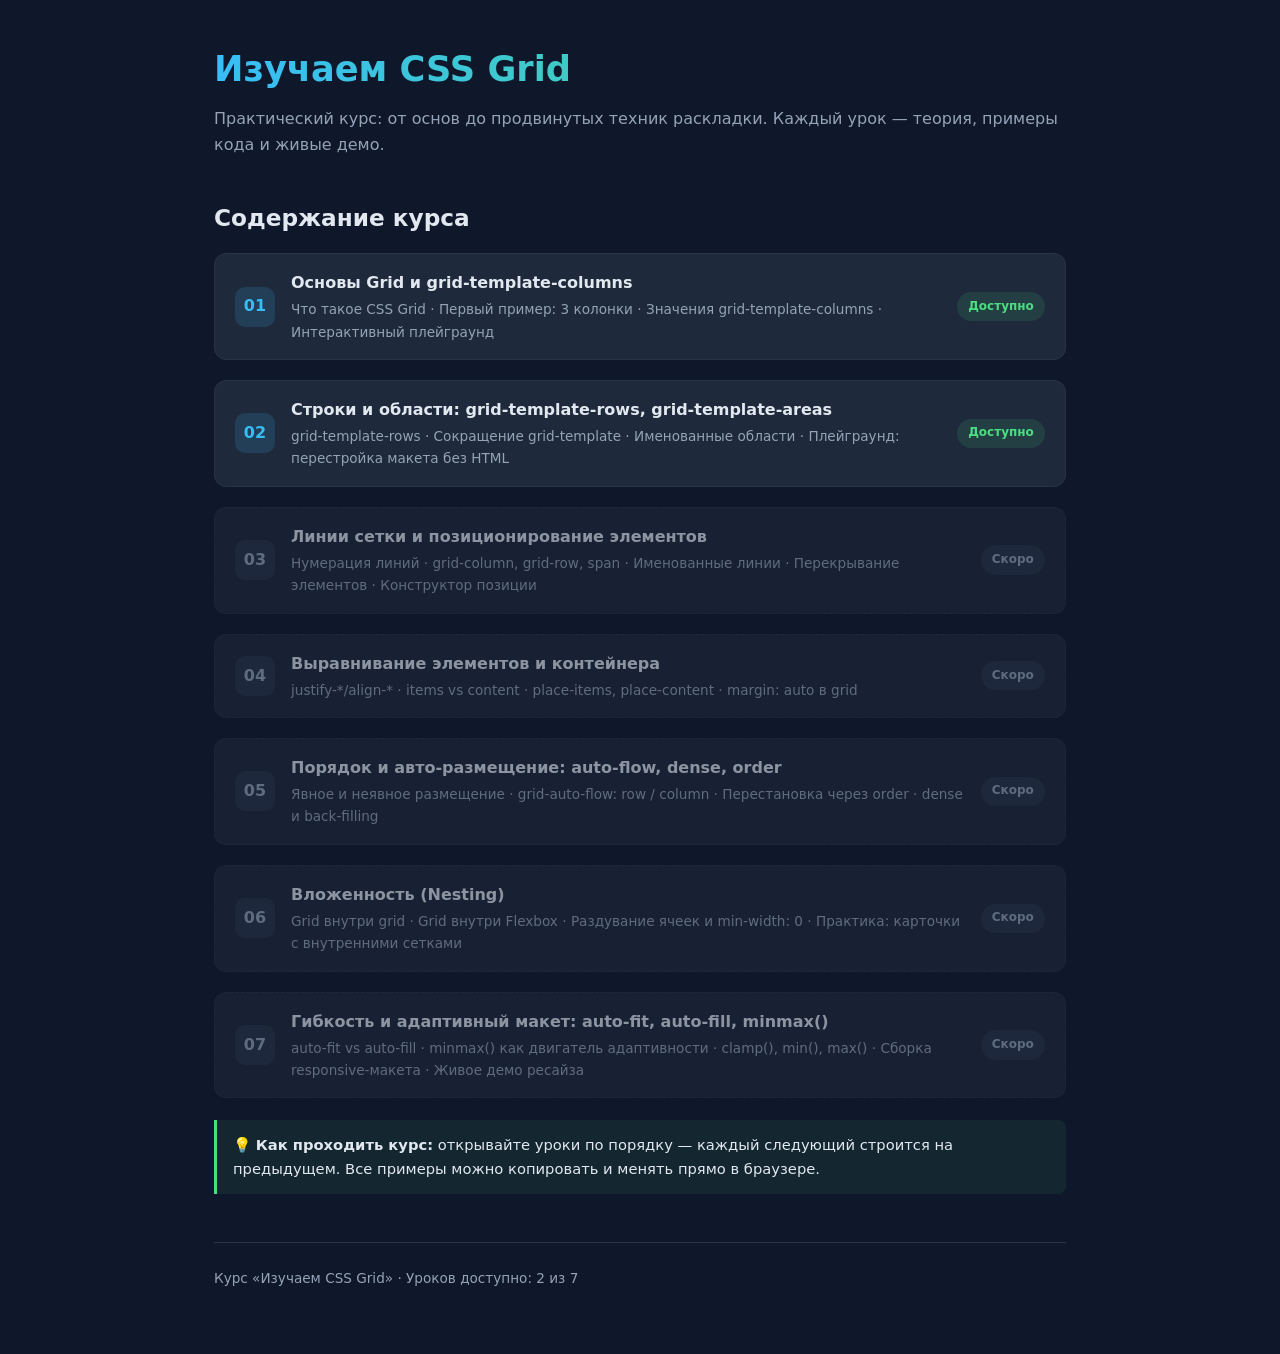
==== index.html @ 0757c5c5 "Initial commit of CSS_Grid project" ====
<!DOCTYPE html>
<html lang="ru">
<head>
  <meta charset="UTF-8">
  <meta name="viewport" content="width=device-width, initial-scale=1.0">
  <title>Изучаем CSS Grid — курс</title>
  <link rel="stylesheet" href="styles.css">
</head>
<body>
  <div class="page">
    <header>
      <h1>Изучаем CSS Grid</h1>
      <p>Практический курс: от основ до продвинутых техник раскладки. Каждый урок — теория, примеры кода и живые демо.</p>
    </header>

    <h2 style="margin-top:1.5rem;">Содержание курса</h2>

    <ul class="toc">
      <li class="toc-item available">
        <a href="01-grid-basics.html">
          <span class="toc-num">01</span>
          <span class="toc-text">
            <span class="toc-title">Основы Grid и grid-template-columns</span>
            <span class="toc-desc">Что такое CSS Grid · Первый пример: 3 колонки · Значения grid-template-columns · Интерактивный плейграунд</span>
          </span>
          <span class="toc-badge done">Доступно</span>
        </a>
      </li>

      <li class="toc-item available">
        <a href="02-grid-rows-areas.html">
          <span class="toc-num">02</span>
          <span class="toc-text">
            <span class="toc-title">Строки и области: grid-template-rows, grid-template-areas</span>
            <span class="toc-desc">grid-template-rows · Сокращение grid-template · Именованные области · Плейграунд: перестройка макета без HTML</span>
          </span>
          <span class="toc-badge done">Доступно</span>
        </a>
      </li>

      <li class="toc-item soon">
        <span class="toc-num">03</span>
        <span class="toc-text">
          <span class="toc-title">Линии сетки и позиционирование элементов</span>
          <span class="toc-desc">Нумерация линий · grid-column, grid-row, span · Именованные линии · Перекрывание элементов · Конструктор позиции</span>
        </span>
        <span class="toc-badge waiting">Скоро</span>
      </li>

      <li class="toc-item soon">
        <span class="toc-num">04</span>
        <span class="toc-text">
          <span class="toc-title">Выравнивание элементов и контейнера</span>
          <span class="toc-desc">justify-*/align-* · items vs content · place-items, place-content · margin: auto в grid</span>
        </span>
        <span class="toc-badge waiting">Скоро</span>
      </li>

      <li class="toc-item soon">
        <span class="toc-num">05</span>
        <span class="toc-text">
          <span class="toc-title">Порядок и авто-размещение: auto-flow, dense, order</span>
          <span class="toc-desc">Явное и неявное размещение · grid-auto-flow: row / column · Перестановка через order · dense и back-filling</span>
        </span>
        <span class="toc-badge waiting">Скоро</span>
      </li>

      <li class="toc-item soon">
        <span class="toc-num">06</span>
        <span class="toc-text">
          <span class="toc-title">Вложенность (Nesting)</span>
          <span class="toc-desc">Grid внутри grid · Grid внутри Flexbox · Раздувание ячеек и min-width: 0 · Практика: карточки с внутренними сетками</span>
        </span>
        <span class="toc-badge waiting">Скоро</span>
      </li>

      <li class="toc-item soon">
        <span class="toc-num">07</span>
        <span class="toc-text">
          <span class="toc-title">Гибкость и адаптивный макет: auto-fit, auto-fill, minmax()</span>
          <span class="toc-desc">auto-fit vs auto-fill · minmax() как двигатель адаптивности · clamp(), min(), max() · Сборка responsive-макета · Живое демо ресайза</span>
        </span>
        <span class="toc-badge waiting">Скоро</span>
      </li>
    </ul>

    <div class="note">
      💡 <strong>Как проходить курс:</strong> открывайте уроки по порядку — каждый следующий строится на предыдущем.
      Все примеры можно копировать и менять прямо в браузере.
    </div>

    <footer>
      Курс «Изучаем CSS Grid» · Уроков доступно: 2 из 7
    </footer>
  </div>
</body>
</html>
---- styles.css ----
/* ============================================================
   CSS Grid — обучающий курс. Общие стили
   Переиспользуются на всех страницах курса.
   ============================================================ */

:root {
  --bg: #0f172a;
  --surface: #1e293b;
  --surface-2: #273449;
  --text: #e2e8f0;
  --muted: #94a3b8;
  --accent: #38bdf8;
  --accent-soft: rgba(56, 189, 248, 0.15);
  --green: #4ade80;
  --radius: 12px;
  font-size: 16px;
}

* { box-sizing: border-box; margin: 0; padding: 0; }

body {
  font-family: "Segoe UI", system-ui, -apple-system, sans-serif;
  background: var(--bg);
  color: var(--text);
  line-height: 1.65;
}

.page {
  max-width: 900px;
  margin: 0 auto;
  padding: 2.5rem 1.5rem 4rem;
}

/* ---------- Навигация ---------- */
.nav {
  display: flex;
  align-items: center;
  gap: 0.5rem;
  margin-bottom: 2rem;
}

.nav a {
  color: var(--muted);
  text-decoration: none;
  font-size: 0.9rem;
  padding: 0.4rem 0.9rem;
  border-radius: 8px;
  border: 1px solid var(--surface-2);
  transition: all 0.15s ease;
}

.nav a:hover {
  color: var(--accent);
  border-color: var(--accent);
}

/* ---------- Заголовки и текст ---------- */
header {
  margin-bottom: 2.5rem;
}

header h1 {
  font-size: 2.2rem;
  font-weight: 700;
  background: linear-gradient(90deg, var(--accent), var(--green));
  -webkit-background-clip: text;
  background-clip: text;
  color: transparent;
  margin-bottom: 0.5rem;
}

header p { color: var(--muted); }

h2 {
  font-size: 1.45rem;
  margin: 2.5rem 0 1rem;
  display: flex;
  align-items: center;
  gap: 0.6rem;
}

h2 .num {
  display: inline-flex;
  align-items: center;
  justify-content: center;
  width: 2rem;
  height: 2rem;
  border-radius: 50%;
  background: var(--accent-soft);
  color: var(--accent);
  font-size: 1rem;
  flex-shrink: 0;
}

p { margin-bottom: 1rem; }

ul { margin: 0 0 1rem 1.4rem; color: var(--text); }
li { margin-bottom: 0.35rem; }
li::marker { color: var(--accent); }

/* ---------- Карточки ---------- */
.card {
  background: var(--surface);
  border: 1px solid var(--surface-2);
  border-radius: var(--radius);
  padding: 1.25rem;
  margin-bottom: 1.5rem;
}

.note {
  border-left: 3px solid var(--green);
  background: rgba(74, 222, 128, 0.08);
  padding: 0.8rem 1rem;
  border-radius: 0 8px 8px 0;
  font-size: 0.92rem;
  margin: 1rem 0 1.5rem;
}

/* ---------- Код ---------- */
code {
  font-family: "Cascadia Code", Consolas, monospace;
  font-size: 0.88em;
  background: var(--surface-2);
  padding: 0.15em 0.4em;
  border-radius: 5px;
  color: var(--accent);
}

pre {
  background: #0b1120;
  border: 1px solid var(--surface-2);
  border-radius: var(--radius);
  padding: 1rem 1.25rem;
  overflow-x: auto;
  margin-bottom: 1rem;
}

pre code {
  background: none;
  padding: 0;
  color: #c9d6ea;
  font-size: 0.85rem;
  line-height: 1.6;
}

/* подсветка синтаксиса */
.tok-prop { color: #7dd3fc; }
.tok-val  { color: #86efac; }
.tok-sel  { color: #f9a8d4; }
.tok-com  { color: #64748b; font-style: italic; }

/* ---------- Демо-сетки ---------- */
.demo-grid {
  display: grid;
  gap: 12px;
  margin-top: 1rem;
}

.demo-grid > div {
  background: var(--accent-soft);
  border: 1px solid var(--accent);
  border-radius: 8px;
  min-height: 72px;
  display: flex;
  align-items: center;
  justify-content: center;
  font-weight: 600;
  color: var(--accent);
  transition: all 0.3s ease;
}

/* ---------- Таблицы ---------- */
table {
  width: 100%;
  border-collapse: collapse;
  margin-bottom: 1.5rem;
  font-size: 0.92rem;
}

th, td {
  text-align: left;
  padding: 0.65rem 0.8rem;
  border-bottom: 1px solid var(--surface-2);
  vertical-align: top;
}

th {
  color: var(--muted);
  font-weight: 600;
  text-transform: uppercase;
  font-size: 0.75rem;
  letter-spacing: 0.05em;
}

td code { white-space: nowrap; }

/* ---------- Плейграунд ---------- */
.playground {
  background: var(--surface);
  border: 1px solid var(--surface-2);
  border-radius: var(--radius);
  padding: 1.25rem;
}

.playground .controls {
  display: flex;
  flex-wrap: wrap;
  gap: 0.5rem;
  margin-bottom: 1rem;
}

.playground button {
  font-family: inherit;
  font-size: 0.85rem;
  background: var(--surface-2);
  color: var(--text);
  border: 1px solid transparent;
  border-radius: 8px;
  padding: 0.45rem 0.85rem;
  cursor: pointer;
  transition: all 0.15s ease;
}

.playground button:hover { border-color: var(--accent); }

.playground button.active {
  background: var(--accent-soft);
  border-color: var(--accent);
  color: var(--accent);
  font-weight: 600;
}

.playground .current-value {
  font-family: "Cascadia Code", Consolas, monospace;
  font-size: 0.85rem;
  background: #0b1120;
  border: 1px solid var(--surface-2);
  border-radius: 8px;
  padding: 0.5rem 0.8rem;
  margin-bottom: 1rem;
  color: var(--green);
}

.playground .live {
  display: grid;
  gap: 10px;
  transition: all 0.3s ease;
}

.playground .live > div {
  background: var(--accent-soft);
  border: 1px solid var(--accent);
  border-radius: 8px;
  min-height: 64px;
  display: flex;
  align-items: center;
  justify-content: center;
  font-weight: 600;
  color: var(--accent);
  transition: all 0.3s ease;
}

/* ---------- Формирование демо-сетки в уроке 1 ---------- */
.demo-grid.cols-3 { grid-template-columns: repeat(3, 1fr); }

/* ---------- Демо строк (урок 2) ---------- */
.demo-grid.rows-2 {
  grid-template-columns: repeat(3, 1fr);
  grid-template-rows: 72px 110px;
}

/* ---------- Демо именованных областей (урок 2) ---------- */
.area-grid {
  display: grid;
  gap: 10px;
  margin-top: 1rem;
  min-height: 280px;
}

.area-box {
  border-radius: 8px;
  padding: 0.7rem 0.9rem;
  font-weight: 600;
  display: flex;
  flex-direction: column;
  justify-content: center;
  gap: 0.15rem;
  transition: all 0.3s ease;
}

.area-box small {
  font-weight: 400;
  font-size: 0.75rem;
  opacity: 0.75;
  font-family: "Cascadia Code", Consolas, monospace;
}

.area-box[data-area="header"]  { grid-area: header;  background: rgba(56, 189, 248, 0.12); border: 1px solid #38bdf8; color: #7dd3fc; }
.area-box[data-area="sidebar"] { grid-area: sidebar; background: rgba(74, 222, 128, 0.10); border: 1px solid #4ade80; color: #86efac; }
.area-box[data-area="content"] { grid-area: content; background: var(--accent-soft);      border: 1px solid var(--accent); color: var(--accent); }
.area-box[data-area="footer"]  { grid-area: footer;  background: rgba(192, 132, 252, 0.12); border: 1px solid #c084fc; color: #d8b4fe; }

/* ---------- Оглавление (главная страница) ---------- */
.toc {
  list-style: none;
  margin: 0;
  display: grid;
  gap: 0.9rem;
}

.toc-item {
  display: flex;
  align-items: center;
  gap: 1rem;
  padding: 1rem 1.25rem;
  border-radius: var(--radius);
  transition: all 0.15s ease;
}

.toc-item a {
  display: flex;
  align-items: center;
  gap: 1rem;
  flex: 1;
  text-decoration: none;
  color: inherit;
  background: none;
  border: none;
  cursor: pointer;
  font-family: inherit;
  text-align: left;
  font-size: 1rem;
}

.toc-item.available {
  background: var(--surface);
  border: 1px solid var(--surface-2);
}

.toc-item.available a:hover {
  border-color: var(--accent);
  background: var(--accent-soft);
}

.toc-item.soon {
  background: var(--surface);
  border: 1px dashed var(--surface-2);
  opacity: 0.6;
}

.toc-num {
  display: inline-flex;
  align-items: center;
  justify-content: center;
  width: 2.5rem;
  height: 2.5rem;
  border-radius: 10px;
  background: var(--accent-soft);
  color: var(--accent);
  font-weight: 700;
  flex-shrink: 0;
}

.toc-item.soon .toc-num {
  background: var(--surface-2);
  color: var(--muted);
}

.toc-text { flex: 1; }

.toc-title { font-weight: 600; display: block; margin-bottom: 0.1rem; }

.toc-desc {
  font-size: 0.85rem;
  color: var(--muted);
  display: block;
}

.toc-badge {
  font-size: 0.75rem;
  font-weight: 600;
  padding: 0.3rem 0.7rem;
  border-radius: 999px;
  flex-shrink: 0;
}

.toc-badge.done {
  background: rgba(74, 222, 128, 0.12);
  color: var(--green);
}

.toc-badge.waiting {
  background: var(--surface-2);
  color: var(--muted);
}

/* ---------- Подвал ---------- */
footer {
  margin-top: 3rem;
  padding-top: 1.5rem;
  border-top: 1px solid var(--surface-2);
  color: var(--muted);
  font-size: 0.85rem;
}
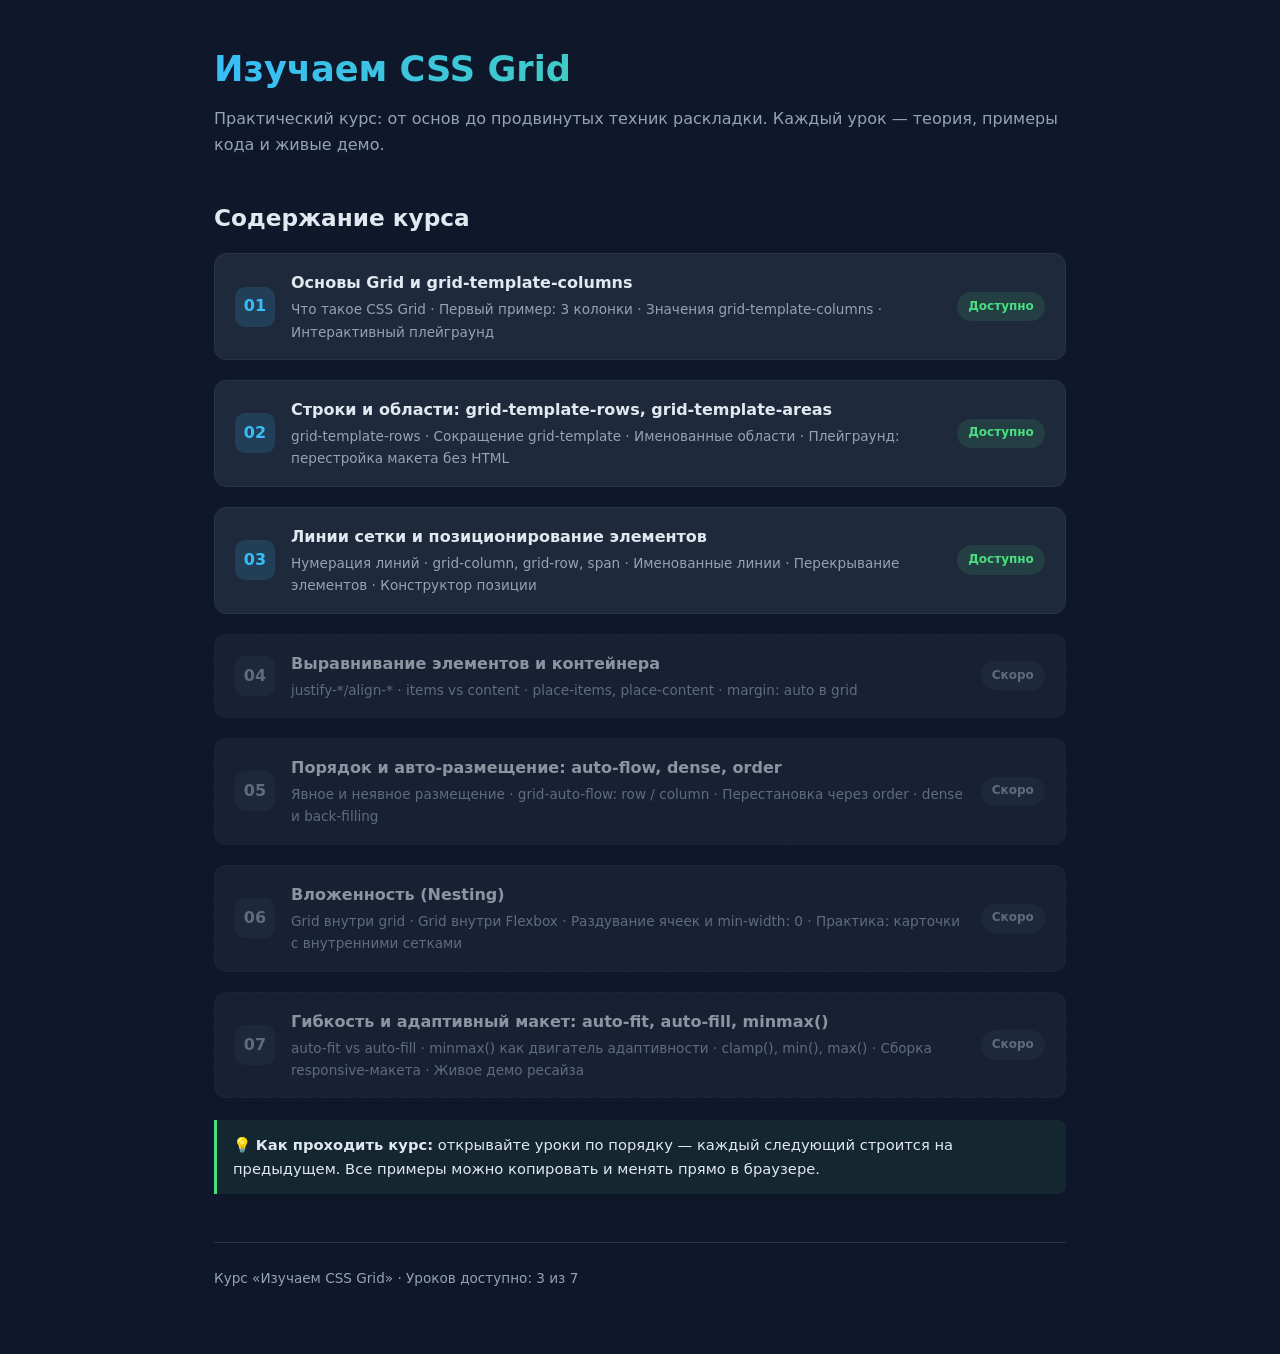
==== commit dea9a870: "Add grid lines position example and update HTML/CSS" ====
--- a/index.html
+++ b/index.html
@@ -38,13 +38,15 @@
         </a>
       </li>
 
-      <li class="toc-item soon">
-        <span class="toc-num">03</span>
-        <span class="toc-text">
-          <span class="toc-title">Линии сетки и позиционирование элементов</span>
-          <span class="toc-desc">Нумерация линий · grid-column, grid-row, span · Именованные линии · Перекрывание элементов · Конструктор позиции</span>
-        </span>
-        <span class="toc-badge waiting">Скоро</span>
+      <li class="toc-item available">
+        <a href="03-grid-lines-position.html">
+          <span class="toc-num">03</span>
+          <span class="toc-text">
+            <span class="toc-title">Линии сетки и позиционирование элементов</span>
+            <span class="toc-desc">Нумерация линий · grid-column, grid-row, span · Именованные линии · Перекрывание элементов · Конструктор позиции</span>
+          </span>
+          <span class="toc-badge done">Доступно</span>
+        </a>
       </li>
 
       <li class="toc-item soon">
@@ -90,7 +92,7 @@
     </div>
 
     <footer>
-      Курс «Изучаем CSS Grid» · Уроков доступно: 2 из 7
+      Курс «Изучаем CSS Grid» · Уроков доступно: 3 из 7
     </footer>
   </div>
 </body>
--- a/styles.css
+++ b/styles.css
@@ -300,6 +300,165 @@
 .area-box[data-area="content"] { grid-area: content; background: var(--accent-soft);      border: 1px solid var(--accent); color: var(--accent); }
 .area-box[data-area="footer"]  { grid-area: footer;  background: rgba(192, 132, 252, 0.12); border: 1px solid #c084fc; color: #d8b4fe; }
 
+/* ---------- Урок 3: нумерация линий ---------- */
+.lines-demo {
+  display: grid;
+  grid-template-columns: auto 1fr;
+  grid-template-areas: ". colnums" "rownums cells";
+  gap: 8px 12px;
+  margin-top: 1rem;
+}
+
+.lines-demo .colnums,
+.lines-demo .rownums {
+  position: relative;
+  color: var(--muted);
+  font-size: 0.8rem;
+  font-family: "Cascadia Code", Consolas, monospace;
+}
+
+.lines-demo .colnums { grid-area: colnums; height: 1.2rem; }
+.lines-demo .rownums { grid-area: rownums; width: 1.2rem; }
+
+.lines-demo .ln {
+  position: absolute;
+  transform: translateX(-50%);
+}
+
+.lines-demo .rownums .ln {
+  transform: translateY(-50%);
+}
+
+.lines-demo .cells {
+  grid-area: cells;
+  display: grid;
+  grid-template-columns: repeat(4, 1fr);
+  grid-template-rows: repeat(2, 64px);
+}
+
+.lines-demo .cell-line {
+  border: 1px solid var(--surface-2);
+  background: var(--surface);
+  display: flex;
+  align-items: center;
+  justify-content: center;
+  color: var(--muted);
+  font-size: 0.85rem;
+}
+
+.lines-demo .cell-line.hl {
+  background: var(--accent-soft);
+  border-color: var(--accent);
+  color: var(--accent);
+  font-weight: 600;
+}
+
+/* ---------- Урок 3: позиционирование ---------- */
+.place-demo {
+  display: grid;
+  grid-template-columns: repeat(3, 1fr);
+  grid-template-rows: repeat(2, 70px);
+  gap: 8px;
+  margin-top: 1rem;
+}
+
+.place-demo > div {
+  border-radius: 8px;
+  background: var(--surface);
+  border: 1px solid var(--surface-2);
+  display: flex;
+  align-items: center;
+  justify-content: center;
+  font-size: 0.8rem;
+  color: var(--muted);
+}
+
+.place-demo > div.hl {
+  background: var(--accent-soft);
+  border-color: var(--accent);
+  color: var(--accent);
+  font-weight: 600;
+  font-size: 1rem;
+}
+
+/* ---------- Урок 3: наложенные элементы ---------- */
+.overlap-demo {
+  display: grid;
+  grid-template-columns: repeat(3, 1fr);
+  grid-template-rows: repeat(3, 60px);
+  gap: 8px;
+  margin-top: 1rem;
+}
+
+.overlap-demo .a {
+  grid-column: 1 / 3;
+  grid-row: 1 / 3;
+  background: rgba(56, 189, 248, 0.15);
+  border: 1px solid var(--accent);
+  color: var(--accent);
+  border-radius: 8px;
+  display: flex;
+  align-items: center;
+  justify-content: center;
+  font-weight: 600;
+}
+
+.overlap-demo .b {
+  grid-column: 2 / 4;
+  grid-row: 2 / 4;
+  background: rgba(74, 222, 128, 0.18);
+  border: 1px solid var(--green);
+  color: var(--green);
+  border-radius: 8px;
+  display: flex;
+  align-items: center;
+  justify-content: center;
+  font-weight: 600;
+  z-index: 1;
+}
+
+/* ---------- Урок 3: конструктор позиции ---------- */
+.pos-grid {
+  display: grid;
+  grid-template-columns: repeat(4, 1fr);
+  grid-template-rows: repeat(3, 64px);
+  gap: 8px;
+}
+
+.pos-grid .cell-bg {
+  background: var(--surface);
+  border: 1px solid var(--surface-2);
+  border-radius: 6px;
+  display: flex;
+  align-items: center;
+  justify-content: center;
+  color: var(--muted);
+  font-size: 0.8rem;
+}
+
+.pos-grid .pos-item {
+  background: var(--accent);
+  color: #08111f;
+  font-weight: 700;
+  font-size: 1.05rem;
+  border-radius: 6px;
+  display: flex;
+  align-items: center;
+  justify-content: center;
+  z-index: 1;
+  transition: all 0.25s ease;
+}
+
+.control-label {
+  font-size: 0.8rem;
+  font-weight: 600;
+  color: var(--muted);
+  display: inline-flex;
+  align-items: center;
+  margin-right: 0.25rem;
+  font-family: "Cascadia Code", Consolas, monospace;
+}
+
 /* ---------- Оглавление (главная страница) ---------- */
 .toc {
   list-style: none;
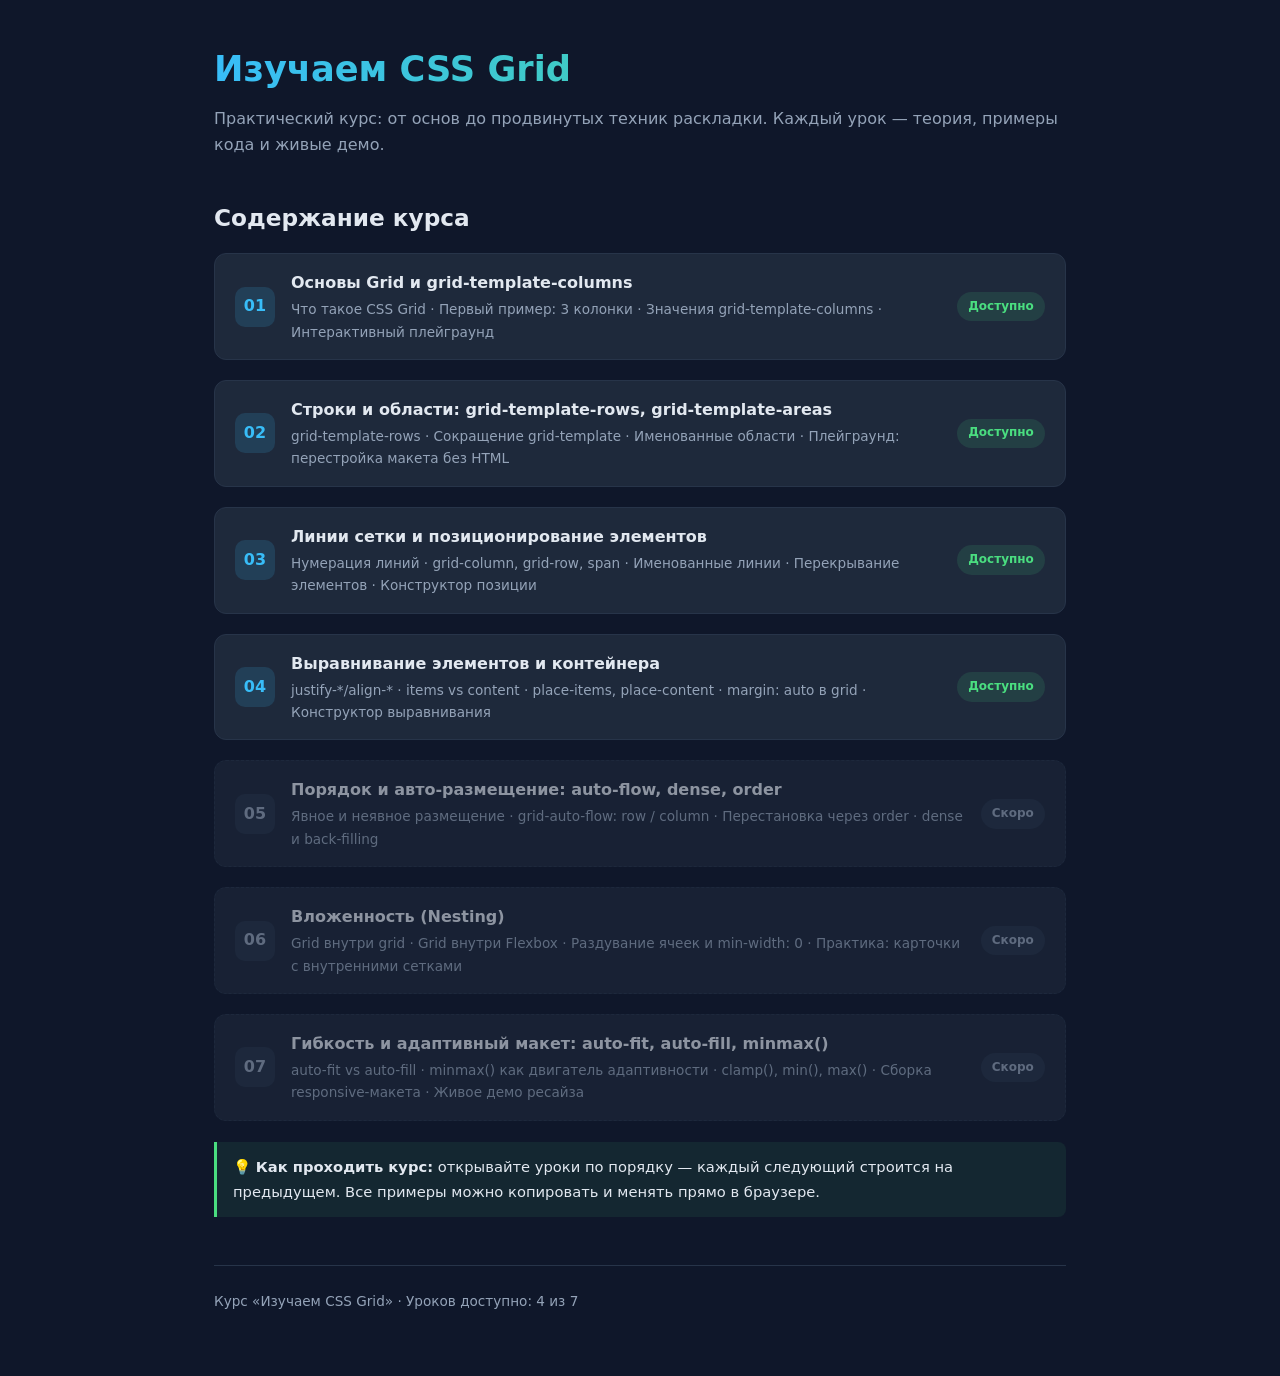
==== commit a5493375: "Add 4-th lesson" ====
--- a/index.html
+++ b/index.html
@@ -49,13 +49,15 @@
         </a>
       </li>
 
-      <li class="toc-item soon">
-        <span class="toc-num">04</span>
-        <span class="toc-text">
-          <span class="toc-title">Выравнивание элементов и контейнера</span>
-          <span class="toc-desc">justify-*/align-* · items vs content · place-items, place-content · margin: auto в grid</span>
-        </span>
-        <span class="toc-badge waiting">Скоро</span>
+      <li class="toc-item available">
+        <a href="04-alignment.html">
+          <span class="toc-num">04</span>
+          <span class="toc-text">
+            <span class="toc-title">Выравнивание элементов и контейнера</span>
+            <span class="toc-desc">justify-*/align-* · items vs content · place-items, place-content · margin: auto в grid · Конструктор выравнивания</span>
+          </span>
+          <span class="toc-badge done">Доступно</span>
+        </a>
       </li>
 
       <li class="toc-item soon">
@@ -92,7 +94,7 @@
     </div>
 
     <footer>
-      Курс «Изучаем CSS Grid» · Уроков доступно: 3 из 7
+      Курс «Изучаем CSS Grid» · Уроков доступно: 4 из 7
     </footer>
   </div>
 </body>
--- a/styles.css
+++ b/styles.css
@@ -553,6 +553,169 @@
   color: var(--muted);
 }
 
+/* ---------- Урок 4: 4 значения выравнивания ---------- */
+.align-demo {
+  display: grid;
+  grid-template-columns: repeat(4, 1fr);
+  grid-template-rows: 120px auto;
+  gap: 10px 12px;
+  margin-top: 1rem;
+  align-items: center;
+}
+
+.align-demo .ad-box {
+  height: 48px;
+  width: 72px;
+  background: var(--accent-soft);
+  border: 1px solid var(--accent);
+  border-radius: 8px;
+  display: flex;
+  align-items: center;
+  justify-content: center;
+  color: var(--accent);
+  font-weight: 600;
+  font-size: 0.9rem;
+}
+
+.align-demo .ad-stretch { width: auto; }
+
+.align-demo .ad-cap {
+  font-family: "Cascadia Code", Consolas, monospace;
+  font-size: 0.78rem;
+  color: var(--muted);
+  text-align: center;
+}
+
+/* ---------- Урок 4: элементы внутри ячеек ---------- */
+.items-demo {
+  display: grid;
+  grid-template-columns: repeat(3, 1fr);
+  grid-template-rows: repeat(2, 110px);
+  gap: 10px;
+  margin-top: 1rem;
+  place-items: center;
+}
+
+.items-demo > div {
+  width: 76px;
+  height: 48px;
+  background: var(--accent-soft);
+  border: 1px solid var(--accent);
+  border-radius: 8px;
+  display: flex;
+  align-items: center;
+  justify-content: center;
+  color: var(--accent);
+  font-weight: 600;
+}
+
+.items-demo > div.self {
+  width: auto;
+  min-width: 76px;
+  background: rgba(74, 222, 128, 0.15);
+  border-color: var(--green);
+  color: var(--green);
+  font-size: 0.72rem;
+  line-height: 1.4;
+  padding: 0 0.5rem;
+}
+
+/* ---------- Урок 4: сетка в контейнере ---------- */
+.content-demo {
+  display: grid;
+  grid-template-columns: repeat(3, 120px);
+  grid-template-rows: repeat(2, 72px);
+  gap: 12px;
+  height: 330px;
+  margin-top: 1rem;
+  padding: 12px;
+  border: 1px dashed var(--muted);
+  border-radius: var(--radius);
+  background: rgba(15, 23, 42, 0.5);
+  place-items: center;
+  justify-content: space-evenly;
+  align-content: space-evenly;
+}
+
+.content-demo > div {
+  width: 72px;
+  height: 46px;
+  background: var(--accent-soft);
+  border: 1px solid var(--accent);
+  border-radius: 8px;
+  display: flex;
+  align-items: center;
+  justify-content: center;
+  color: var(--accent);
+  font-weight: 600;
+}
+
+/* ---------- Урок 4: margin: auto ---------- */
+.margin-auto-demo {
+  display: grid;
+  grid-template-columns: repeat(3, 1fr);
+  grid-template-rows: repeat(2, 88px);
+  gap: 10px;
+  margin-top: 1rem;
+}
+
+.margin-auto-demo > div {
+  background: var(--surface);
+  border: 1px solid var(--surface-2);
+  border-radius: 8px;
+  display: flex;
+  align-items: center;
+  justify-content: center;
+  color: var(--muted);
+  font-size: 0.8rem;
+}
+
+.margin-auto-demo .plain {
+  grid-column: 2 / 4;
+  justify-self: end;
+  background: var(--accent-soft);
+  border-color: var(--accent);
+  color: var(--accent);
+  font-weight: 600;
+  font-size: 0.85rem;
+}
+
+.margin-auto-demo .auto {
+  width: 220px;
+  margin-inline: auto;
+  background: rgba(74, 222, 128, 0.15);
+  border-color: var(--green);
+  color: var(--green);
+  font-weight: 600;
+  font-size: 0.85rem;
+}
+
+/* ---------- Урок 4: плейграунд выравнивания ---------- */
+.align-grid {
+  display: grid;
+  grid-template-columns: repeat(3, 120px);
+  grid-template-rows: repeat(2, 72px);
+  gap: 12px;
+  height: 340px;
+  padding: 12px;
+  border: 1px dashed var(--muted);
+  border-radius: var(--radius);
+  background: rgba(15, 23, 42, 0.5);
+  transition: all 0.3s ease;
+}
+
+.align-grid > div {
+  background: var(--accent-soft);
+  border: 1px solid var(--accent);
+  border-radius: 8px;
+  display: flex;
+  align-items: center;
+  justify-content: center;
+  font-weight: 600;
+  color: var(--accent);
+  transition: all 0.3s ease;
+}
+
 /* ---------- Подвал ---------- */
 footer {
   margin-top: 3rem;
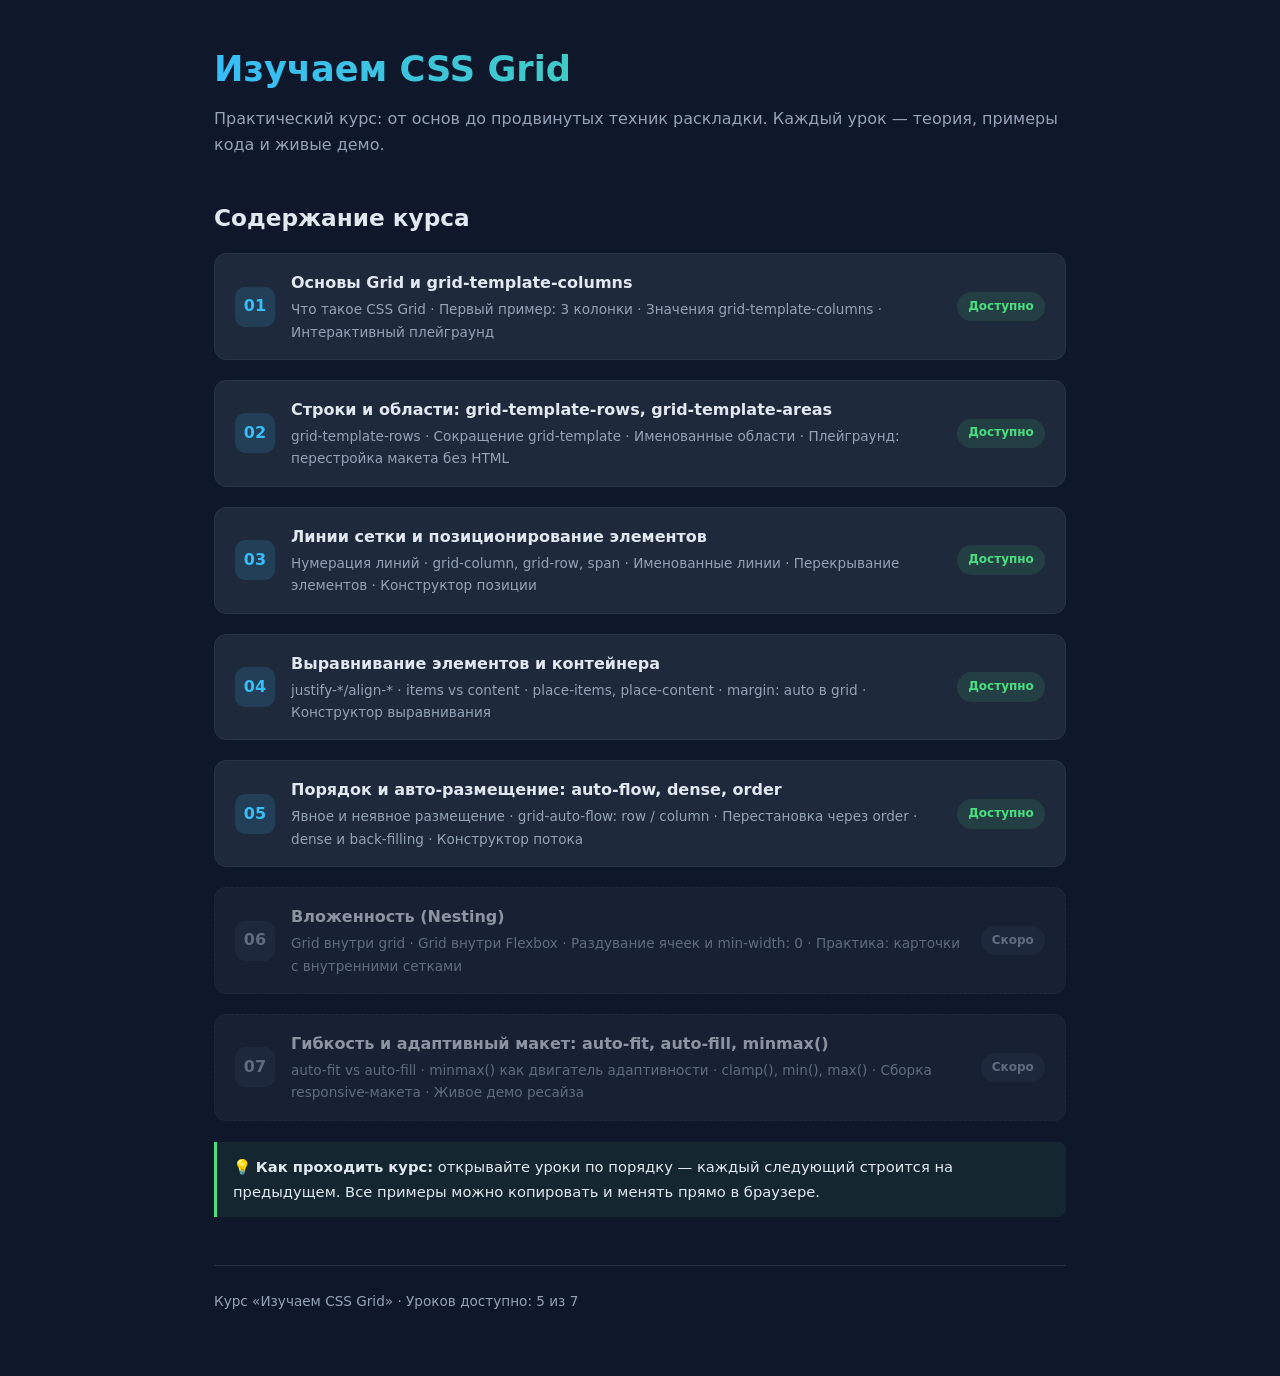
==== commit 97bb08e9: "Add 5-th lesson" ====
--- a/index.html
+++ b/index.html
@@ -60,13 +60,15 @@
         </a>
       </li>
 
-      <li class="toc-item soon">
-        <span class="toc-num">05</span>
-        <span class="toc-text">
-          <span class="toc-title">Порядок и авто-размещение: auto-flow, dense, order</span>
-          <span class="toc-desc">Явное и неявное размещение · grid-auto-flow: row / column · Перестановка через order · dense и back-filling</span>
-        </span>
-        <span class="toc-badge waiting">Скоро</span>
+      <li class="toc-item available">
+        <a href="05-auto-flow-order.html">
+          <span class="toc-num">05</span>
+          <span class="toc-text">
+            <span class="toc-title">Порядок и авто-размещение: auto-flow, dense, order</span>
+            <span class="toc-desc">Явное и неявное размещение · grid-auto-flow: row / column · Перестановка через order · dense и back-filling · Конструктор потока</span>
+          </span>
+          <span class="toc-badge done">Доступно</span>
+        </a>
       </li>
 
       <li class="toc-item soon">
@@ -94,7 +96,7 @@
     </div>
 
     <footer>
-      Курс «Изучаем CSS Grid» · Уроков доступно: 4 из 7
+      Курс «Изучаем CSS Grid» · Уроков доступно: 5 из 7
     </footer>
   </div>
 </body>
--- a/styles.css
+++ b/styles.css
@@ -716,6 +716,137 @@
   transition: all 0.3s ease;
 }
 
+/* ---------- Урок 5: авто-размещение, неявные строки ---------- */
+.flow-demo {
+  display: grid;
+  grid-template-columns: repeat(3, 1fr);
+  grid-template-rows: 52px;
+  grid-auto-rows: 52px;
+  gap: 8px;
+  margin-top: 1rem;
+}
+
+.flow-demo > div,
+.flow-col-demo > div {
+  background: var(--accent-soft);
+  border: 1px solid var(--accent);
+  border-radius: 8px;
+  display: flex;
+  align-items: center;
+  justify-content: center;
+  color: var(--accent);
+  font-weight: 600;
+}
+
+.flow-demo .implicit,
+.flow-col-demo .implicit {
+  background: rgba(192, 132, 252, 0.12);
+  border-color: #c084fc;
+  color: #d8b4fe;
+}
+
+/* ---------- Урок 5: column flow ---------- */
+.flow-col-demo {
+  display: grid;
+  grid-template-rows: repeat(3, 52px);
+  grid-auto-flow: column;
+  grid-auto-columns: 1fr;
+  gap: 8px;
+  margin-top: 1rem;
+}
+
+/* ---------- Урок 5: order ---------- */
+.order-demo {
+  display: grid;
+  grid-template-columns: repeat(6, 1fr);
+  gap: 8px;
+  margin-top: 1rem;
+}
+
+.order-demo > div {
+  background: var(--surface);
+  border: 1px solid var(--surface-2);
+  border-radius: 8px;
+  display: flex;
+  align-items: center;
+  justify-content: center;
+  color: var(--text);
+  font-weight: 600;
+  min-height: 52px;
+}
+
+.order-demo .neg {
+  background: rgba(74, 222, 128, 0.15);
+  border-color: var(--green);
+  color: var(--green);
+}
+
+.order-demo .pos {
+  background: rgba(192, 132, 252, 0.12);
+  border-color: #c084fc;
+  color: #d8b4fe;
+}
+
+/* ---------- Урок 5: dense / дыры ---------- */
+.dense-demo {
+  display: grid;
+  grid-template-columns: repeat(4, 1fr);
+  grid-template-rows: repeat(3, 56px);
+  gap: 8px;
+  margin-top: 1rem;
+}
+
+.dense-demo > div {
+  background: var(--accent-soft);
+  border: 1px solid var(--accent);
+  border-radius: 8px;
+  display: flex;
+  align-items: center;
+  justify-content: center;
+  color: var(--accent);
+  font-weight: 600;
+}
+
+.dense-demo .wide { grid-column: span 2; }
+
+.dense-demo .hole {
+  background: transparent;
+  border: 1px dashed var(--muted);
+  color: var(--muted);
+  font-weight: 400;
+  font-size: 0.75rem;
+}
+
+/* ---------- Урок 5: плейграунд потока ---------- */
+.flow-grid {
+  display: grid;
+  grid-template-columns: repeat(4, 1fr);
+  grid-template-rows: repeat(3, 60px);
+  grid-auto-columns: 1fr;
+  grid-auto-rows: 60px;
+  gap: 8px;
+}
+
+.flow-grid > div {
+  background: var(--accent-soft);
+  border: 1px solid var(--accent);
+  border-radius: 6px;
+  display: flex;
+  align-items: center;
+  justify-content: center;
+  color: var(--accent);
+  font-weight: 600;
+  transition: all 0.25s ease;
+}
+
+.flow-grid .wide { grid-column: span 2; }
+
+.flow-grid .hl {
+  background: rgba(74, 222, 128, 0.18);
+  border-color: var(--green);
+  color: var(--green);
+}
+
 /* ---------- Подвал ---------- */
 footer {
   margin-top: 3rem;
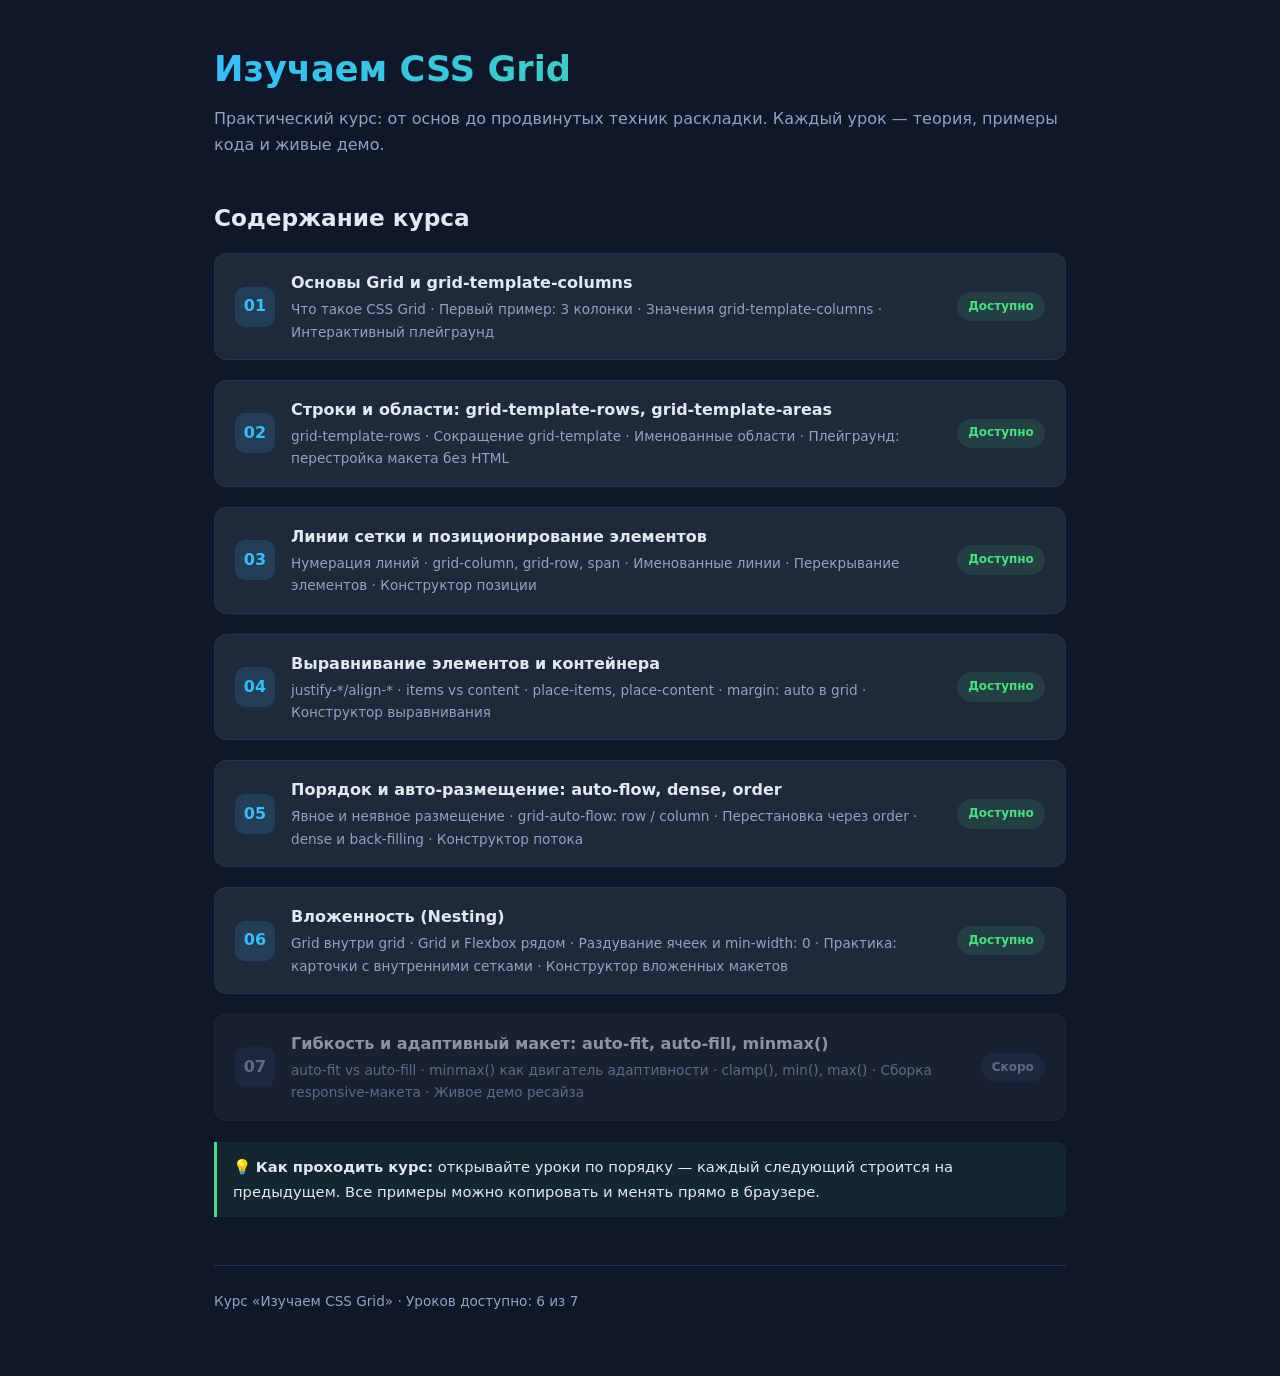
==== commit de77078c: "Add 6-th lesson" ====
--- a/index.html
+++ b/index.html
@@ -71,13 +71,15 @@
         </a>
       </li>
 
-      <li class="toc-item soon">
-        <span class="toc-num">06</span>
-        <span class="toc-text">
-          <span class="toc-title">Вложенность (Nesting)</span>
-          <span class="toc-desc">Grid внутри grid · Grid внутри Flexbox · Раздувание ячеек и min-width: 0 · Практика: карточки с внутренними сетками</span>
-        </span>
-        <span class="toc-badge waiting">Скоро</span>
+      <li class="toc-item available">
+        <a href="06-nesting.html">
+          <span class="toc-num">06</span>
+          <span class="toc-text">
+            <span class="toc-title">Вложенность (Nesting)</span>
+            <span class="toc-desc">Grid внутри grid · Grid и Flexbox рядом · Раздувание ячеек и min-width: 0 · Практика: карточки с внутренними сетками · Конструктор вложенных макетов</span>
+          </span>
+          <span class="toc-badge done">Доступно</span>
+        </a>
       </li>
 
       <li class="toc-item soon">
@@ -96,7 +98,7 @@
     </div>
 
     <footer>
-      Курс «Изучаем CSS Grid» · Уроков доступно: 5 из 7
+      Курс «Изучаем CSS Grid» · Уроков доступно: 6 из 7
     </footer>
   </div>
 </body>
--- a/styles.css
+++ b/styles.css
@@ -847,6 +847,261 @@
   color: var(--green);
 }
 
+/* ---------- Урок 6: grid внутри grid ---------- */
+.nested-demo {
+  display: grid;
+  grid-template-columns: 1fr 1fr;
+  gap: 16px;
+  margin-top: 1rem;
+}
+
+.nested-demo article {
+  display: grid;
+  grid-template-columns: repeat(3, 1fr);
+  gap: 8px;
+  padding: 12px;
+  background: var(--surface);
+  border: 1px solid var(--surface-2);
+  border-radius: var(--radius);
+}
+
+.nested-demo .n-title {
+  grid-column: 1 / -1;
+  font-weight: 600;
+  color: var(--text);
+  border-bottom: 1px solid var(--surface-2);
+  padding-bottom: 0.5rem;
+  font-size: 0.9rem;
+}
+
+.nested-demo article > div:not(.n-title) {
+  background: var(--accent-soft);
+  border: 1px solid var(--accent);
+  border-radius: 8px;
+  min-height: 52px;
+  display: flex;
+  align-items: center;
+  justify-content: center;
+  color: var(--accent);
+  font-weight: 600;
+}
+
+/* ---------- Урок 6: flexbox + grid ---------- */
+.mix-demo {
+  background: var(--surface);
+  border: 1px solid var(--surface-2);
+  border-radius: var(--radius);
+  overflow: hidden;
+  margin-top: 1rem;
+}
+
+.mix-head {
+  display: flex;
+  justify-content: space-between;
+  align-items: center;
+  padding: 0.75rem 1rem;
+  border-bottom: 1px solid var(--surface-2);
+  font-weight: 600;
+}
+
+.mix-head .mix-btn {
+  background: var(--accent-soft);
+  color: var(--accent);
+  border: 1px solid var(--accent);
+  padding: 0.3rem 0.8rem;
+  border-radius: 8px;
+  font-size: 0.85rem;
+}
+
+.mix-body {
+  display: grid;
+  grid-template-columns: repeat(3, 1fr);
+  gap: 10px;
+  padding: 1rem;
+}
+
+.mix-body > div {
+  background: var(--accent-soft);
+  border: 1px solid var(--accent);
+  border-radius: 8px;
+  padding: 0.6rem;
+  text-align: center;
+  color: var(--accent);
+  font-weight: 600;
+  font-size: 0.95rem;
+}
+
+.mix-body small {
+  display: block;
+  color: var(--muted);
+  font-weight: 400;
+  font-size: 0.75rem;
+  margin-top: 0.2rem;
+}
+
+/* ---------- Урок 6: раздувание / min-width: 0 ---------- */
+.blow-wrap { margin-top: 1.5rem; }
+
+.blow-label {
+  font-size: 0.8rem;
+  color: var(--muted);
+  margin-bottom: 0.4rem;
+  font-family: "Cascadia Code", Consolas, monospace;
+}
+
+.blow-grid {
+  display: grid;
+  grid-template-columns: 1fr 1fr;
+  gap: 10px;
+  outline: 2px dashed var(--surface-2);
+  outline-offset: 8px;
+  border-radius: var(--radius);
+}
+
+.blow-grid > div {
+  min-height: 60px;
+  padding: 0 0.8rem;
+  display: flex;
+  align-items: center;
+  background: var(--accent-soft);
+  border: 1px solid var(--accent);
+  border-radius: 8px;
+  color: var(--accent);
+  font-weight: 600;
+  font-size: 0.85rem;
+}
+
+.blow-grid .long { white-space: nowrap; }
+
+.blow-grid .fixed { min-width: 0; overflow: hidden; }
+
+/* ---------- Урок 6: практика — карточки профилей ---------- */
+.profiles {
+  display: grid;
+  grid-template-columns: 1fr 1fr;
+  gap: 16px;
+  margin-top: 1rem;
+}
+
+.profile {
+  display: grid;
+  grid-template-columns: 88px 1fr;
+  grid-template-areas:
+    "photo title"
+    "photo meta"
+    "tags  tags";
+  gap: 12px;
+  padding: 16px;
+  background: var(--surface);
+  border: 1px solid var(--surface-2);
+  border-radius: var(--radius);
+  align-items: center;
+}
+
+.profile .photo {
+  grid-area: photo;
+  width: 88px;
+  height: 88px;
+  border-radius: 12px;
+  background: var(--accent-soft);
+  border: 1px solid var(--accent);
+  display: flex;
+  align-items: center;
+  justify-content: center;
+  font-size: 1.6rem;
+  font-weight: 700;
+  color: var(--accent);
+}
+
+.profile .title { grid-area: title; font-weight: 600; font-size: 1.05rem; }
+
+.profile .meta { grid-area: meta; color: var(--muted); font-size: 0.85rem; }
+
+.profile .tags {
+  grid-area: tags;
+  display: grid;
+  grid-template-columns: repeat(3, 1fr);
+  gap: 8px;
+}
+
+.profile .tags span {
+  background: rgba(74, 222, 128, 0.1);
+  border: 1px solid var(--green);
+  color: var(--green);
+  text-align: center;
+  border-radius: 8px;
+  padding: 0.3rem;
+  font-size: 0.78rem;
+}
+
+/* ---------- Урок 6: конструктор вложенных макетов ---------- */
+.nest-demo {
+  display: grid;
+  grid-template-columns: repeat(3, 1fr);
+  gap: 10px;
+}
+
+.nest-demo.is-flex { display: flex; }
+
+.nest-demo.is-flex .ncard { flex: 1; }
+
+.ncard {
+  display: grid;
+  grid-template-rows: auto 1fr;
+  gap: 8px;
+  background: var(--surface-2);
+  border: 1px solid var(--accent);
+  border-radius: 8px;
+  padding: 10px;
+  min-height: 150px;
+  transition: all 0.25s ease;
+}
+
+.ncard.is-flex {
+  display: flex;
+  flex-direction: column;
+}
+
+.ncard-h {
+  font-weight: 600;
+  color: var(--text);
+  border-bottom: 1px solid var(--surface-2);
+  padding-bottom: 0.4rem;
+  font-size: 0.9rem;
+}
+
+.ncard-b {
+  display: grid;
+  grid-template-columns: repeat(3, 1fr);
+  gap: 6px;
+  align-content: start;
+}
+
+.ncard.is-flex .ncard-b {
+  display: flex;
+  flex-direction: column;
+}
+
+.ncard-b span {
+  background: var(--accent-soft);
+  border: 1px solid var(--accent);
+  color: var(--accent);
+  border-radius: 6px;
+  padding: 0.35rem;
+  text-align: center;
+  font-size: 0.78rem;
+}
+
+.ncard-b .longtxt {
+  display: none;
+  white-space: nowrap;
+  grid-column: 1 / -1;
+}
+
+.ncard-b.has-long .longtxt { display: block; }
+
+.nest-demo.minw0 .ncard { min-width: 0; overflow: hidden; }
+
 /* ---------- Подвал ---------- */
 footer {
   margin-top: 3rem;
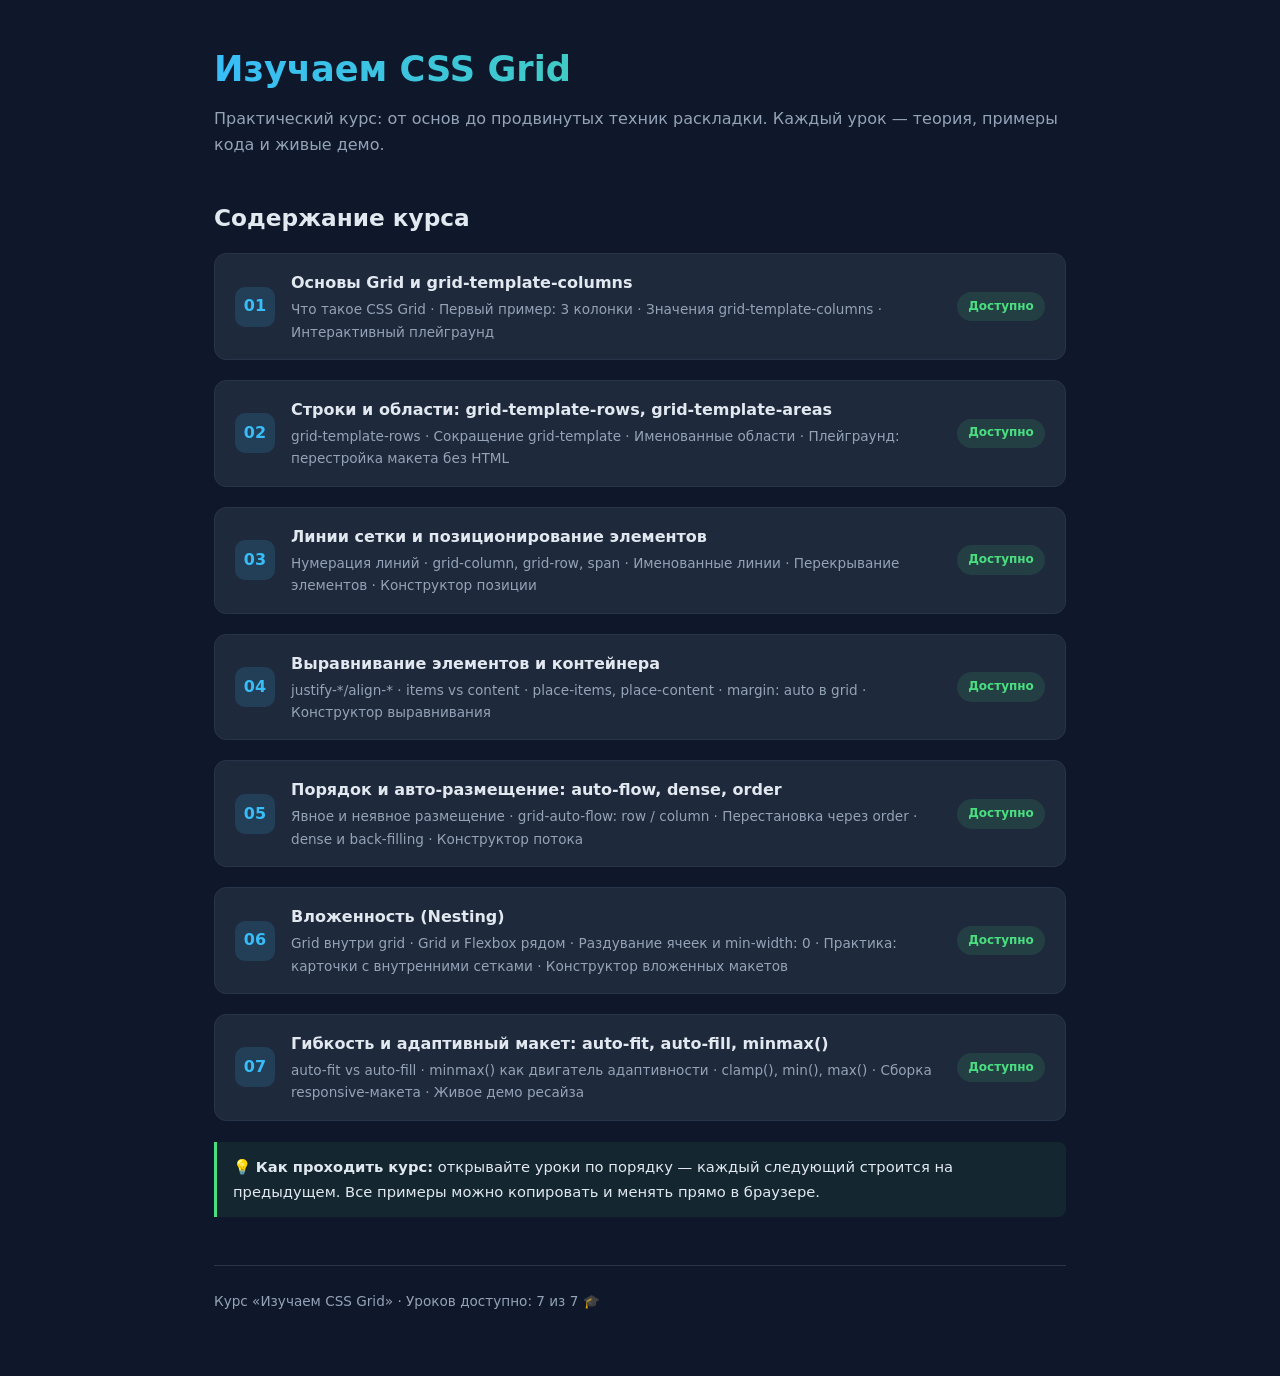
==== commit ad1e72dc: "Add the last lesson" ====
--- a/index.html
+++ b/index.html
@@ -82,13 +82,15 @@
         </a>
       </li>
 
-      <li class="toc-item soon">
-        <span class="toc-num">07</span>
-        <span class="toc-text">
-          <span class="toc-title">Гибкость и адаптивный макет: auto-fit, auto-fill, minmax()</span>
-          <span class="toc-desc">auto-fit vs auto-fill · minmax() как двигатель адаптивности · clamp(), min(), max() · Сборка responsive-макета · Живое демо ресайза</span>
-        </span>
-        <span class="toc-badge waiting">Скоро</span>
+      <li class="toc-item available">
+        <a href="07-responsive.html">
+          <span class="toc-num">07</span>
+          <span class="toc-text">
+            <span class="toc-title">Гибкость и адаптивный макет: auto-fit, auto-fill, minmax()</span>
+            <span class="toc-desc">auto-fit vs auto-fill · minmax() как двигатель адаптивности · clamp(), min(), max() · Сборка responsive-макета · Живое демо ресайза</span>
+          </span>
+          <span class="toc-badge done">Доступно</span>
+        </a>
       </li>
     </ul>
 
@@ -98,7 +100,7 @@
     </div>
 
     <footer>
-      Курс «Изучаем CSS Grid» · Уроков доступно: 6 из 7
+      Курс «Изучаем CSS Grid» · Уроков доступно: 7 из 7 🎓
     </footer>
   </div>
 </body>
--- a/styles.css
+++ b/styles.css
@@ -1102,6 +1102,235 @@
 
 .nest-demo.minw0 .ncard { min-width: 0; overflow: hidden; }
 
+/* ---------- Урок 7: Гибкость и адаптивный макет ---------- */
+
+/* Сплющенные фиксированные колонки */
+.crush-demo {
+  width: 300px;
+  display: grid;
+  grid-template-columns: repeat(3, 1fr);
+  gap: 8px;
+  border: 1px dashed var(--muted);
+  border-radius: 8px;
+  padding: 10px;
+  background: var(--surface);
+  margin-bottom: 1rem;
+}
+
+.crush-demo > div {
+  background: var(--accent-soft);
+  border: 1px solid var(--accent);
+  color: var(--accent);
+  border-radius: 6px;
+  min-height: 44px;
+  display: flex;
+  align-items: center;
+  justify-content: center;
+  font-weight: 600;
+  font-size: 0.9rem;
+}
+
+.crush-demo .crushed { font-size: 0.75rem; }
+
+/* Сравнение minmax() */
+.minmax-compare {
+  display: grid;
+  grid-template-columns: 1fr;
+  gap: 1.25rem;
+  margin-bottom: 1.5rem;
+}
+
+.minmax-label {
+  font-size: 0.85rem;
+  color: var(--muted);
+  margin-bottom: 0.5rem;
+}
+
+.minmax-box {
+  width: 320px;
+  max-width: 100%;
+  display: grid;
+  grid-template-columns: repeat(3, minmax(70px, 1fr));
+  gap: 8px;
+  border: 1px dashed var(--muted);
+  border-radius: 8px;
+  padding: 10px;
+  background: var(--surface);
+}
+
+.minmax-box.wide { grid-template-columns: repeat(3, minmax(110px, 1fr)); }
+
+.minmax-box > div {
+  background: var(--accent-soft);
+  border: 1px solid var(--accent);
+  color: var(--accent);
+  border-radius: 6px;
+  min-height: 44px;
+  display: flex;
+  align-items: center;
+  justify-content: center;
+  font-weight: 600;
+}
+
+/* auto-fit vs auto-fill */
+.af-compare {
+  display: grid;
+  grid-template-columns: 1fr;
+  gap: 1.25rem;
+  margin-bottom: 1.5rem;
+}
+
+.af-label {
+  font-size: 0.85rem;
+  color: var(--muted);
+  margin-bottom: 0.5rem;
+}
+
+.af-box {
+  width: 400px;
+  max-width: 100%;
+  display: grid;
+  gap: 10px;
+  border: 1px dashed var(--muted);
+  border-radius: 8px;
+  padding: 10px;
+  background: var(--surface);
+}
+
+.af-box.fit  { grid-template-columns: repeat(auto-fit, minmax(80px, 1fr)); }
+.af-box.fill { grid-template-columns: repeat(auto-fill, minmax(80px, 1fr)); }
+
+.af-box > div {
+  background: var(--accent-soft);
+  border: 1px solid var(--accent);
+  color: var(--accent);
+  border-radius: 6px;
+  min-height: 48px;
+  display: flex;
+  align-items: center;
+  justify-content: center;
+  font-weight: 600;
+}
+
+/* Флюидные значения (clamp/min/max) */
+.fluid-demo {
+  container-type: inline-size;
+  resize: horizontal;
+  overflow: hidden;
+  min-width: 200px;
+  max-width: 100%;
+  background: var(--surface);
+  border: 1px solid var(--surface-2);
+  border-radius: var(--radius);
+  padding: 1rem 1.25rem 2.25rem;
+  margin-bottom: 1.5rem;
+}
+
+.fluid-demo h3 {
+  font-size: clamp(1rem, 9cqi, 2.4rem);
+  margin-bottom: 0.75rem;
+  overflow-wrap: anywhere;
+}
+
+.fluid-demo .fluid-card {
+  width: min(90%, 380px);
+  background: var(--accent-soft);
+  border: 1px solid var(--accent);
+  color: var(--accent);
+  border-radius: 8px;
+  padding: 0.75rem 1rem;
+  font-size: 0.9rem;
+  font-weight: 600;
+}
+
+/* Responsive-макет (сборка) */
+.layout-demo {
+  display: grid;
+  gap: 10px;
+  grid-template-columns: minmax(150px, 240px) 1fr;
+  grid-template-areas:
+    "top   top"
+    "side  main"
+    "cards cards";
+  border: 1px dashed var(--muted);
+  border-radius: var(--radius);
+  padding: 12px;
+  background: var(--bg);
+  margin-bottom: 1.5rem;
+}
+
+.layout-demo > div {
+  background: var(--accent-soft);
+  border: 1px solid var(--accent);
+  color: var(--accent);
+  border-radius: 8px;
+  min-height: 48px;
+  display: flex;
+  align-items: center;
+  padding: 0.4rem 0.9rem;
+  font-weight: 600;
+}
+
+.layout-demo small { color: var(--muted); font-weight: 400; margin-left: 0.35rem; }
+
+.ld-top  { grid-area: top; }
+.ld-side { grid-area: side; }
+.ld-main { grid-area: main; }
+
+.ld-cards {
+  grid-area: cards;
+  display: grid;
+  grid-template-columns: repeat(auto-fit, minmax(90px, 1fr));
+  gap: 8px;
+  min-height: 0;
+  border-style: dashed;
+}
+
+.ld-cards span {
+  background: rgba(74, 222, 128, 0.12);
+  border: 1px solid var(--green);
+  color: var(--green);
+  border-radius: 6px;
+  min-height: 40px;
+  display: flex;
+  align-items: center;
+  justify-content: center;
+  font-weight: 600;
+}
+
+/* Плейграунд: живой ресайз */
+.resize-demo {
+  display: grid;
+  gap: 10px;
+  resize: horizontal;
+  overflow: hidden;
+  min-width: 220px;
+  max-width: 100%;
+  background: var(--surface-2);
+  border: 1px dashed var(--muted);
+  border-radius: 8px;
+  padding: 10px;
+}
+
+.resize-demo .r-card {
+  background: var(--accent-soft);
+  border: 1px solid var(--accent);
+  color: var(--accent);
+  border-radius: 8px;
+  min-height: 56px;
+  display: flex;
+  align-items: center;
+  justify-content: center;
+  font-weight: 600;
+  transition: all 0.2s ease;
+}
+
+.pg-hint {
+  margin: 0.75rem 0 0;
+  font-size: 0.82rem;
+  color: var(--muted);
+}
+
 /* ---------- Подвал ---------- */
 footer {
   margin-top: 3rem;
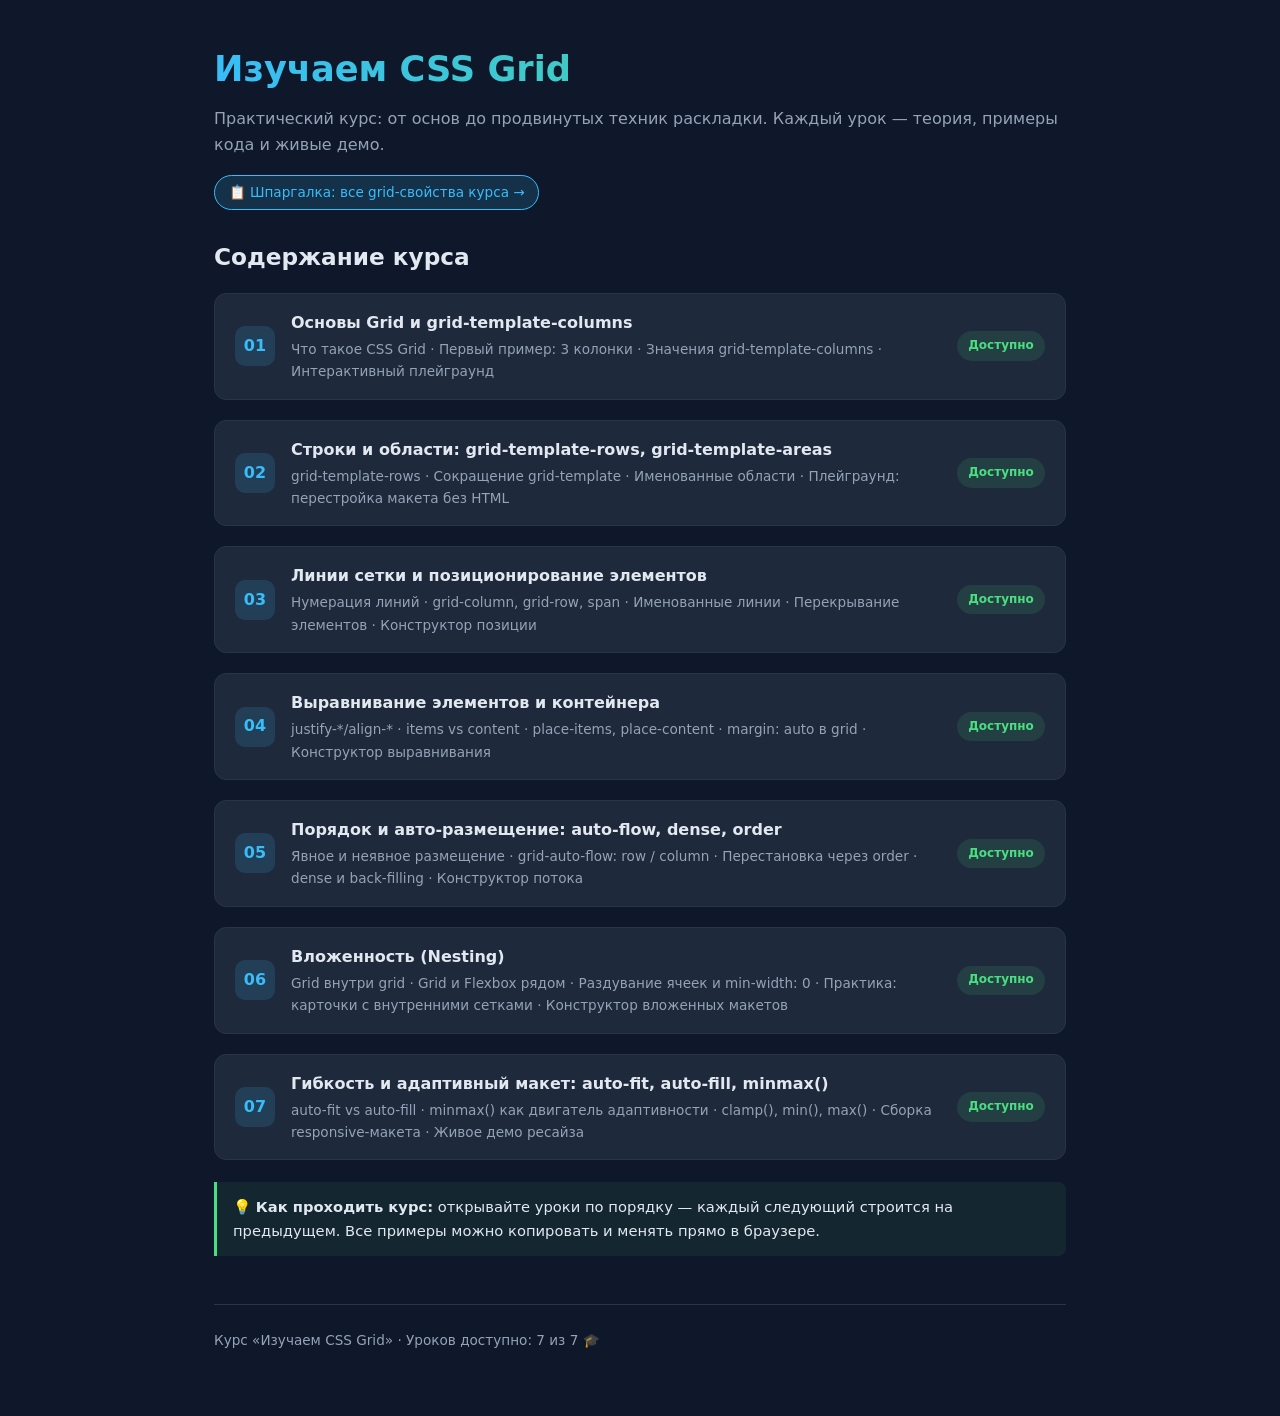
==== commit 0c859485: "add cheat sheet" ====
--- a/index.html
+++ b/index.html
@@ -12,6 +12,10 @@
       <h1>Изучаем CSS Grid</h1>
       <p>Практический курс: от основ до продвинутых техник раскладки. Каждый урок — теория, примеры кода и живые демо.</p>
     </header>
+
+    <div class="cheatsheet-bar">
+      <a href="cheatsheet.html">📋 Шпаргалка: все grid-свойства курса →</a>
+    </div>
 
     <h2 style="margin-top:1.5rem;">Содержание курса</h2>
 
--- a/styles.css
+++ b/styles.css
@@ -1331,6 +1331,27 @@
   color: var(--muted);
 }
 
+/* ---------- Шпаргалка ---------- */
+.cheatsheet-bar {
+  margin: -1.5rem 0 1.75rem;
+}
+
+.cheatsheet-bar a {
+  display: inline-flex;
+  align-items: center;
+  gap: 0.4rem;
+  font-size: 0.85rem;
+  color: var(--accent);
+  text-decoration: none;
+  padding: 0.35rem 0.85rem;
+  border: 1px solid var(--accent);
+  border-radius: 999px;
+  background: var(--accent-soft);
+  transition: all 0.15s ease;
+}
+
+.cheatsheet-bar a:hover { filter: brightness(1.2); }
+
 /* ---------- Подвал ---------- */
 footer {
   margin-top: 3rem;
